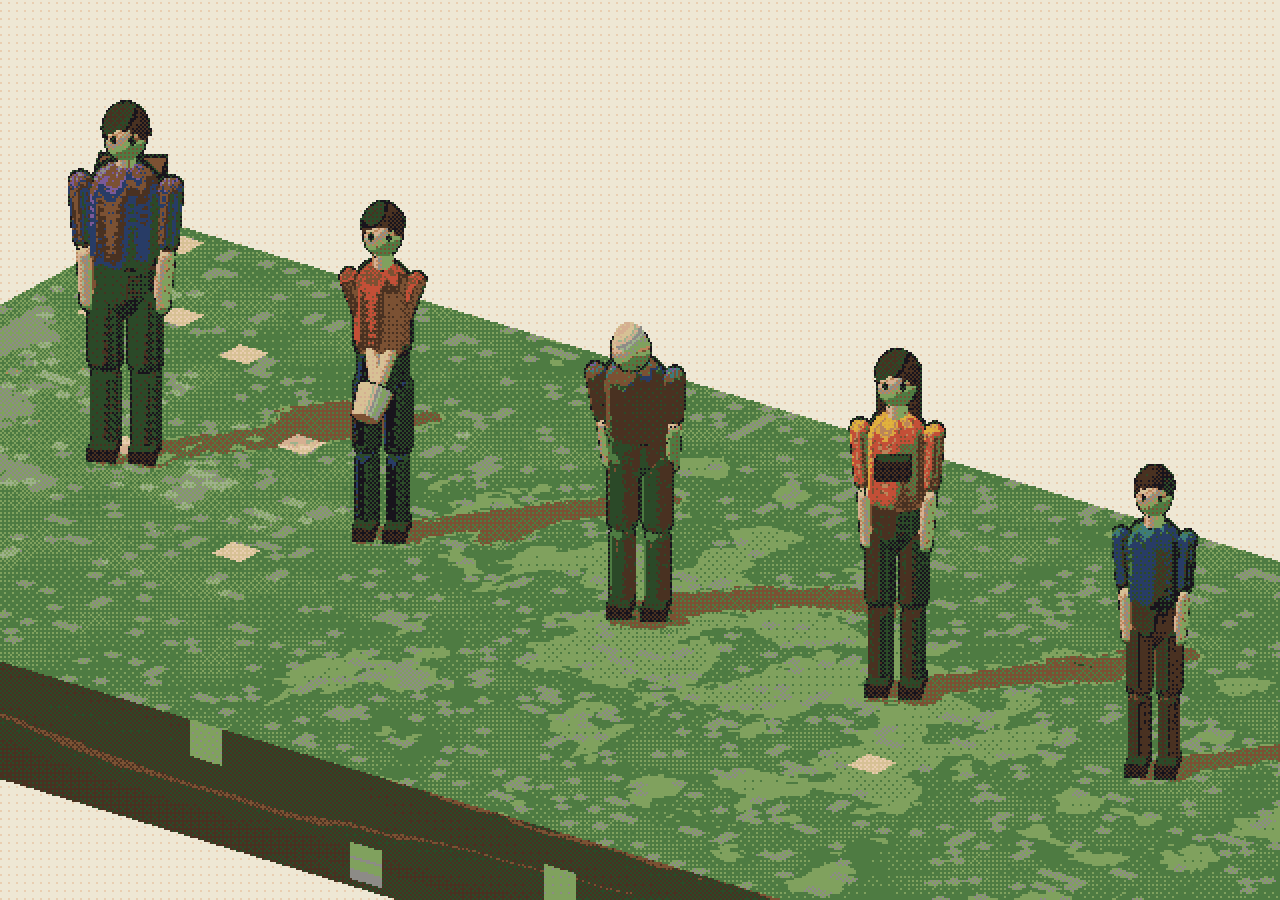
==== prototypes/art/people.html @ 79d4080e "人に眼をつけ、引き継ぎメモを追加 - person.js：眼とまばたき（張りつめで増え、悲しみで伏し目）、腰の曲がりと   うつむきを控えめに - people.html：人の形・眼・感情を近くで見る" ====
<!doctype html>
<html lang="ja">
<head>
<meta charset="utf-8">
<meta name="viewport" content="width=device-width, initial-scale=1">
<title>人の見本</title>
<style>html, body { margin: 0; height: 100%; background: #EDE6D3; } canvas { width: 100%; height: 100%; display: block; image-rendering: pixelated; }</style>
<script type="importmap">{ "imports": { "three": "./vendor/three.module.js" } }</script>
</head>
<body>
<canvas id="c"></canvas>
<script type="module">
// 人の形・眼・感情の出方を、近くで確かめるための見本。?raw で点描を外す。
import * as THREE from 'three';
import { makePerson } from './person.js';
import { colorDither } from './post.js';
import { ground } from './materials.js';

const PALETTE = ['#EDE6D3', '#1E1B22', '#2C3E66', '#3F7A78', '#9DB08A', '#7FA05E', '#4F7A44', '#2F4A2C', '#D9A441', '#D6C094', '#9EC1CF', '#7A5236', '#4A3426', '#8C8A86', '#B9845A', '#E8CDB0', '#C2503A', '#7A5A98', '#4C7FB8', '#E0B13E', '#D4AE90'];
const PEOPLE = [
  { top: '#7A5A98', bottom: '#4A4A52', hair: '#3A2E25', prop: 'pack', build: 1.15, height: 1.14 },
  { top: '#C2503A', bottom: '#2C3E66', hair: '#2E2620', prop: 'bucket', build: 0.9, height: 1.06, hairStyle: 'tied', mood: { tension: 1 } },
  { top: '#4C7FB8', bottom: '#6E6A62', hair: '#C8C8C0', prop: 'cane', build: 1.0, height: 1.08, stoop: 1, hairStyle: 'bald', mood: { sorrow: 1 } },
  { top: '#E0B13E', bottom: '#3F4A3C', hair: '#3A2E25', prop: 'camera', build: 0.95, height: 1.1, hairStyle: 'long' },
  { top: '#3F7A78', bottom: '#5E4630', hair: '#1E1B22', prop: 'none', build: 0.85, height: 0.98 },
];
const raw = new URLSearchParams(location.search).has('raw');
const canvas = document.getElementById('c');
const renderer = new THREE.WebGLRenderer({ canvas, antialias: raw, preserveDrawingBuffer: true });
renderer.setPixelRatio(1); renderer.shadowMap.enabled = true;
const scene = new THREE.Scene(); scene.background = new THREE.Color('#EDE6D3');
const floor = new THREE.Mesh(new THREE.BoxGeometry(6, 0.4, 3), ground('#7FA05E', '#7A5A3C', 'grass'));
floor.position.y = -0.2; floor.receiveShadow = true; scene.add(floor);
const outline = new THREE.MeshBasicMaterial({ color: '#1E1B22', side: THREE.BackSide });
const rigs = PEOPLE.map((p, i) => { const r = makePerson(p, outline); r.root.position.set(-2 + i, 0, 0); r.root.rotation.y = 0.5; scene.add(r.root); return { r, p }; });
scene.add(new THREE.HemisphereLight('#FFF4E0', '#7A8A6A', 1.6));
const sun = new THREE.DirectionalLight('#FFE2B8', 1.9); sun.position.set(-3, 6, 4); sun.castShadow = true; scene.add(sun);
let cam, fx;
function size() {
  const w = canvas.clientWidth, h = canvas.clientHeight; renderer.setSize(w, h, false);
  const a = w / h, s = 1.0;
  cam = new THREE.OrthographicCamera(-s * a * 1.4, s * a * 1.4, s * 1.4, -s * 1.4, 0.1, 100);
  cam.position.set(6, 5, 8); cam.lookAt(0, 0.55, 0);
  fx = colorDither(renderer, w, h, PALETTE);
}
size(); addEventListener('resize', size);
const step = (t) => {
  rigs.forEach(({ r, p }) => {
    r.animate(t, { tension: p.mood?.tension || 0, sorrow: p.mood?.sorrow || 0 });
    r.topMat.userData.sorrow.value = p.mood?.sorrow || 0;
    r.bottomMat.userData.sorrow.value = p.mood?.sorrow || 0;
  });
  if (raw) renderer.render(scene, cam); else fx.render(scene, cam, 2);
};
window.step = step;
(function loop(now) { step(now / 1000); requestAnimationFrame(loop); })(performance.now());
</script>
</body>
</html>
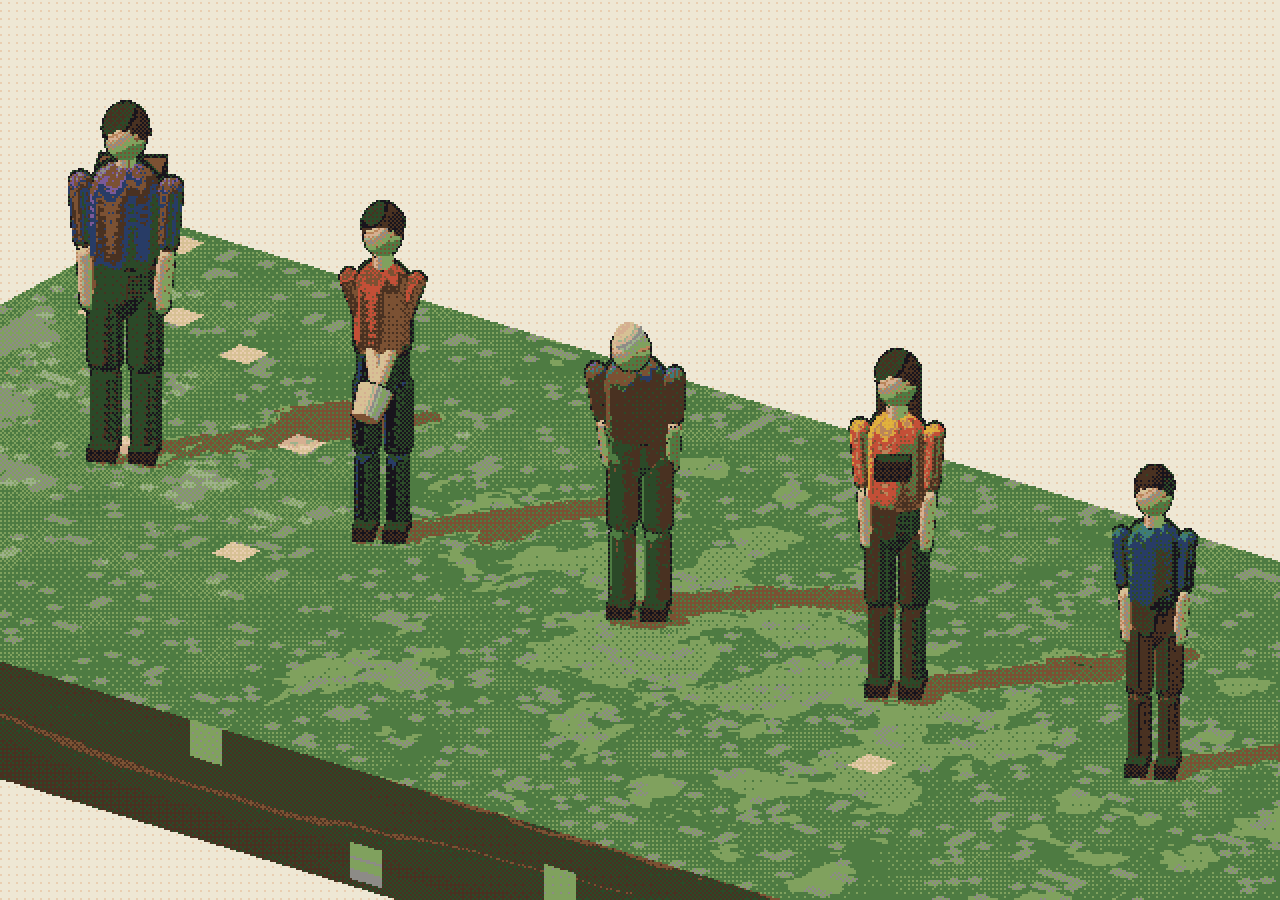
==== commit c1703ebd: "眼を外す（顔の部品はつけない方針） - person.js：眼とまばたきを削除 - docs/HANDOFF.md：顔の部品はつけないことを決めごとに追記  Co-Authored-By: Claud" ====
--- a/prototypes/art/people.html
+++ b/prototypes/art/people.html
@@ -10,7 +10,7 @@
 <body>
 <canvas id="c"></canvas>
 <script type="module">
-// 人の形・眼・感情の出方を、近くで確かめるための見本。?raw で点描を外す。
+// 人の形・感情の出方を、近くで確かめるための見本。?raw で点描を外す。
 import * as THREE from 'three';
 import { makePerson } from './person.js';
 import { colorDither } from './post.js';
